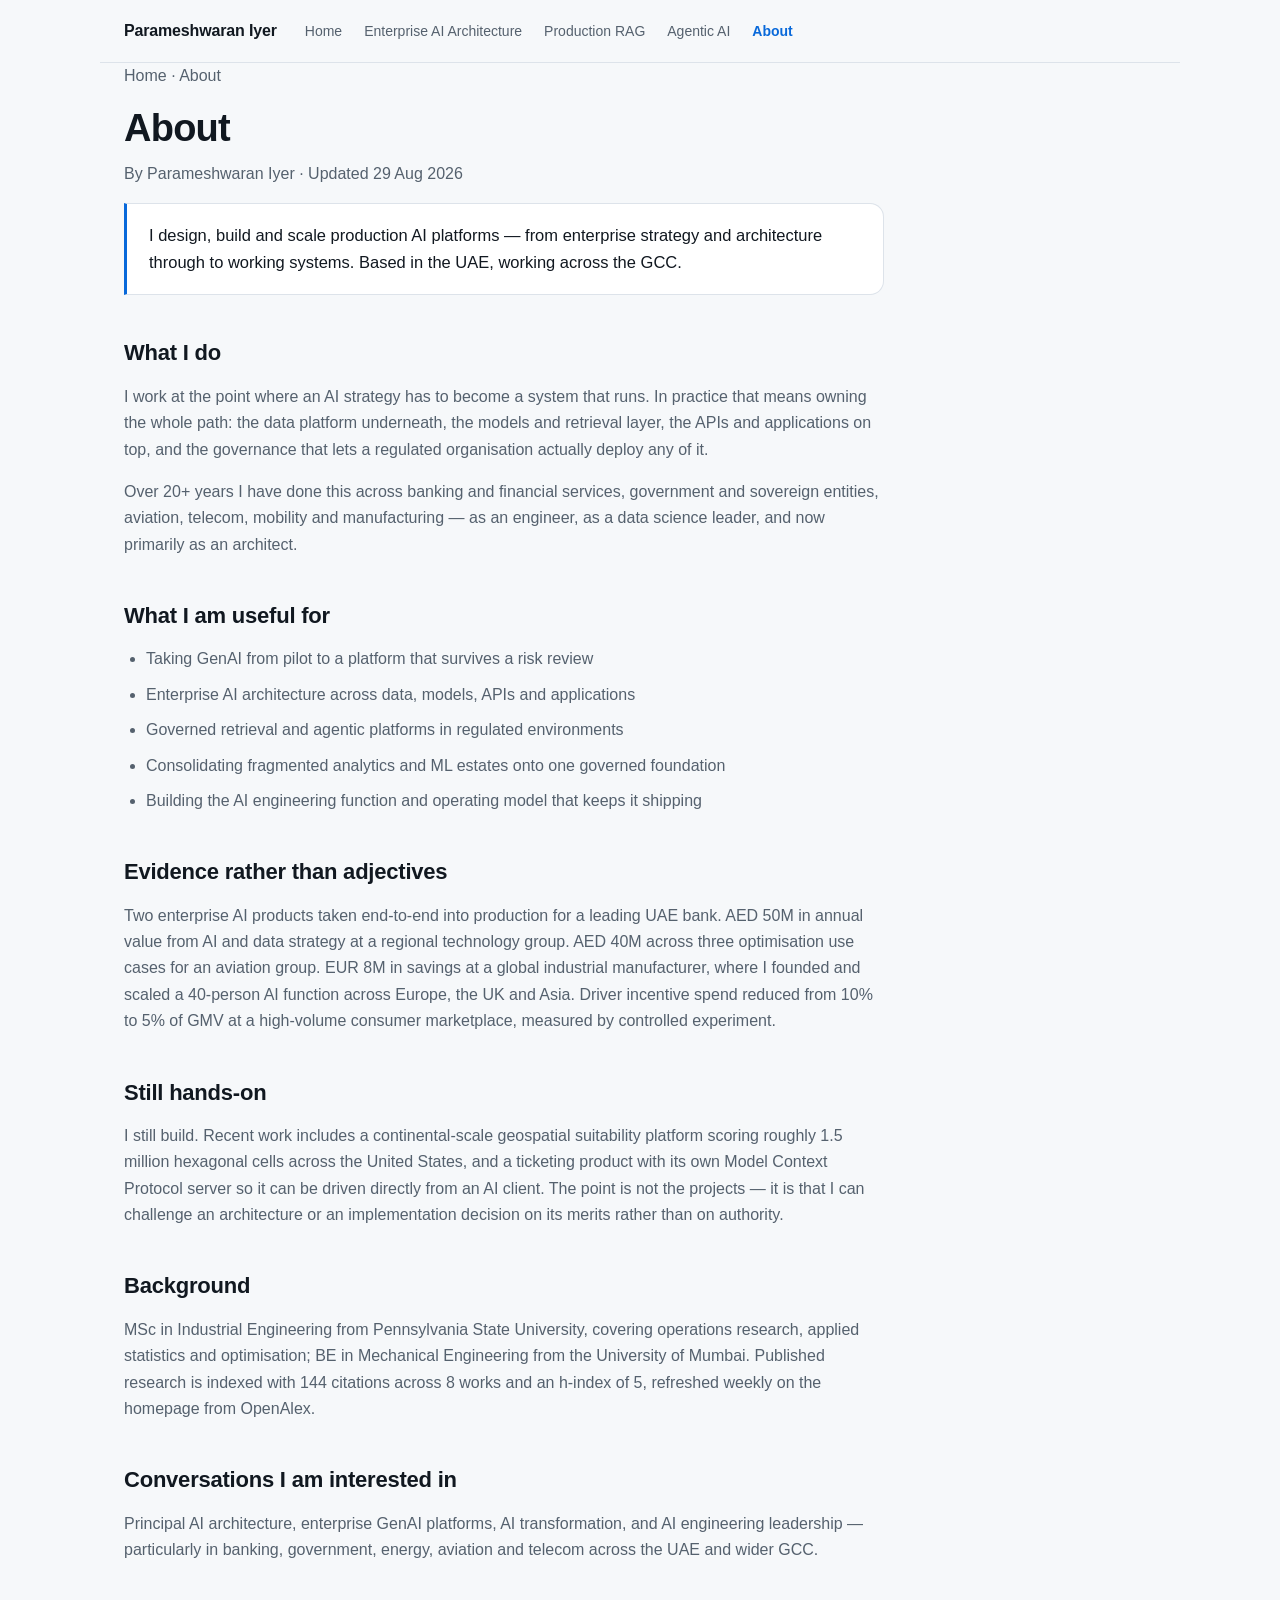
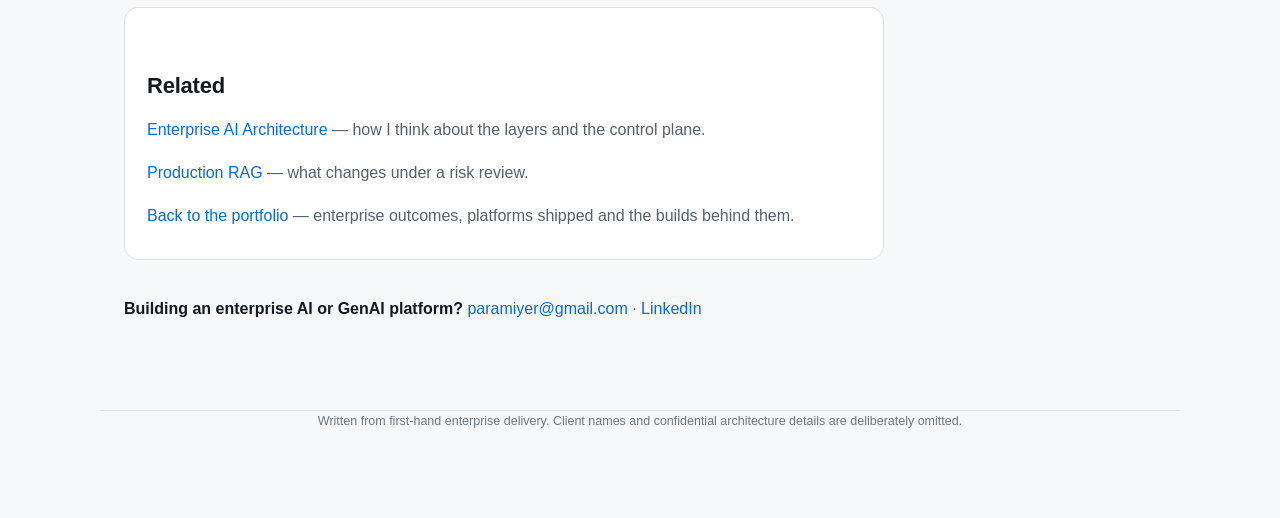
==== about/index.html @ 87171bda "Phase 3: multi-page expertise architecture with retrieval-first content Builds the page generator de" ====
<!DOCTYPE html>
<html lang="en">
<head>
<meta charset="UTF-8">
<title>About Parameshwaran Iyer | Principal AI Architect</title>
<meta name="viewport" content="width=device-width, initial-scale=1">
<meta name="description" content="Parameshwaran Iyer is a Principal AI Architect and Enterprise AI Leader based in the UAE, working across banking, government, aviation, telecom and industrial enterprises in the GCC.">
<link rel="canonical" href="https://paramiyer.github.io/resume-site/about/">
<meta name="theme-color" content="#0d1117" media="(prefers-color-scheme: dark)">
<meta name="theme-color" content="#f6f8fa" media="(prefers-color-scheme: light)">
<link rel="icon" href="../favicon.svg" type="image/svg+xml">
<link rel="apple-touch-icon" href="../apple-touch-icon.png">
<link rel="stylesheet" href="../styles.css">

<meta property="og:type" content="article">
<meta property="og:site_name" content="Parameshwaran Iyer">
<meta property="og:locale" content="en_GB">
<meta property="og:url" content="https://paramiyer.github.io/resume-site/about/">
<meta property="og:title" content="About Parameshwaran Iyer">
<meta property="og:description" content="Parameshwaran Iyer is a Principal AI Architect and Enterprise AI Leader based in the UAE, working across banking, government, aviation, telecom and industrial enterprises in the GCC.">
<meta property="og:image" content="https://paramiyer.github.io/resume-site/og-image.png">
<meta name="twitter:card" content="summary_large_image">
<meta name="twitter:title" content="About Parameshwaran Iyer">
<meta name="twitter:description" content="Parameshwaran Iyer is a Principal AI Architect and Enterprise AI Leader based in the UAE, working across banking, government, aviation, telecom and industrial enterprises in the GCC.">
<meta name="twitter:image" content="https://paramiyer.github.io/resume-site/og-image.png">

<script type="application/ld+json">
{
  "@context": "https://schema.org",
  "@graph": [
    {
      "@type": "AboutPage",
      "@id": "https://paramiyer.github.io/resume-site/about/#article",
      "headline": "About Parameshwaran Iyer",
      "description": "Parameshwaran Iyer is a Principal AI Architect and Enterprise AI Leader based in the UAE, working across banking, government, aviation, telecom and industrial enterprises in the GCC.",
      "url": "https://paramiyer.github.io/resume-site/about/",
      "inLanguage": "en",
      "datePublished": "2026-08-29",
      "dateModified": "29 Aug 2026",
      "author": {
        "@id": "https://paramiyer.github.io/resume-site/#person"
      },
      "publisher": {
        "@id": "https://paramiyer.github.io/resume-site/#person"
      },
      "mainEntityOfPage": "https://paramiyer.github.io/resume-site/about/",
      "about": [
        "Enterprise AI Architecture",
        "AI Platforms",
        "AI Transformation"
      ]
    },
    {
      "@type": "BreadcrumbList",
      "@id": "https://paramiyer.github.io/resume-site/about/#breadcrumbs",
      "itemListElement": [
        {
          "@type": "ListItem",
          "position": 1,
          "name": "Home",
          "item": "https://paramiyer.github.io/resume-site/"
        },
        {
          "@type": "ListItem",
          "position": 2,
          "name": "About",
          "item": "https://paramiyer.github.io/resume-site/about/"
        }
      ]
    }
  ]
}
</script>
</head>
<body>
<a class="skip" href="#main">Skip to content</a>
<nav class="nav" aria-label="Primary">
  <a class="nav-brand" href="../">Parameshwaran Iyer</a>
  <div class="nav-links">
    <a href="../">Home</a>
    <a href="../enterprise-ai-architecture/">Enterprise AI Architecture</a>
    <a href="../enterprise-rag/">Production RAG</a>
    <a href="../agentic-ai/">Agentic AI</a>
    <a href="../about/" aria-current="page">About</a>
  </div>
</nav>
<div class="wrap">
<main id="main">
<article class="article">
  <p class="crumbs"><a href="../">Home</a> · About</p>
  <h1>About</h1>
  <p class="byline">By Parameshwaran Iyer · Updated 29 Aug 2026</p>

  <div class="answer">
    <p>I design, build and scale production AI platforms — from enterprise strategy and
    architecture through to working systems. Based in the UAE, working across the GCC.</p>
  </div>

  <h2>What I do</h2>
  <p>I work at the point where an AI strategy has to become a system that runs. In
  practice that means owning the whole path: the data platform underneath, the models and
  retrieval layer, the APIs and applications on top, and the governance that lets a
  regulated organisation actually deploy any of it.</p>
  <p>Over 20+ years I have done this across banking and financial services, government and
  sovereign entities, aviation, telecom, mobility and manufacturing — as an engineer, as a
  data science leader, and now primarily as an architect.</p>

  <h2>What I am useful for</h2>
  <ul>
    <li>Taking GenAI from pilot to a platform that survives a risk review</li>
    <li>Enterprise AI architecture across data, models, APIs and applications</li>
    <li>Governed retrieval and agentic platforms in regulated environments</li>
    <li>Consolidating fragmented analytics and ML estates onto one governed foundation</li>
    <li>Building the AI engineering function and operating model that keeps it shipping</li>
  </ul>

  <h2>Evidence rather than adjectives</h2>
  <p>Two enterprise AI products taken end-to-end into production for a leading UAE bank.
  AED 50M in annual value from AI and data strategy at a regional technology group. AED
  40M across three optimisation use cases for an aviation group. EUR 8M in savings at a
  global industrial manufacturer, where I founded and scaled a 40-person AI function
  across Europe, the UK and Asia. Driver incentive spend reduced from 10% to 5% of GMV at
  a high-volume consumer marketplace, measured by controlled experiment.</p>

  <h2>Still hands-on</h2>
  <p>I still build. Recent work includes a continental-scale geospatial suitability
  platform scoring roughly 1.5 million hexagonal cells across the United States, and a
  ticketing product with its own Model Context Protocol server so it can be driven
  directly from an AI client. The point is not the projects — it is that I can challenge
  an architecture or an implementation decision on its merits rather than on authority.</p>

  <h2>Background</h2>
  <p>MSc in Industrial Engineering from Pennsylvania State University, covering operations
  research, applied statistics and optimisation; BE in Mechanical Engineering from the
  University of Mumbai. Published research is indexed with 144 citations across 8 works
  and an h-index of 5, refreshed weekly on the homepage from OpenAlex.</p>

  <h2>Conversations I am interested in</h2>
  <p>Principal AI architecture, enterprise GenAI platforms, AI transformation, and AI
  engineering leadership — particularly in banking, government, energy, aviation and
  telecom across the UAE and wider GCC.</p>

  <div class="related">
    <h2>Related</h2>
    <ul>
      <li><a href="../enterprise-ai-architecture/">Enterprise AI Architecture</a> — how I think about the layers and the control plane.</li>
      <li><a href="../enterprise-rag/">Production RAG</a> — what changes under a risk review.</li>
      <li><a href="../">Back to the portfolio</a> — enterprise outcomes, platforms shipped and the builds behind them.</li>
    </ul>
  </div>
  <p style="margin-top:36px"><strong>Building an enterprise AI or GenAI platform?</strong>
  <a href="mailto:paramiyer@gmail.com">paramiyer@gmail.com</a> ·
  <a href="https://www.linkedin.com/in/parameshwaran-iyer-790b2131/" target="_blank" rel="noopener">LinkedIn</a></p>
</article>
</main>
</div>
<footer class="wrap">
  <p>Written from first-hand enterprise delivery. Client names and confidential
  architecture details are deliberately omitted.</p>
</footer>
</body>
</html>
---- styles.css ----
:root{
  --bg:#0d1117; --panel:#161b22; --panel-2:#1c2129; --line:#272e38;
  --text:#e6edf3; --muted:#9aa7b4; --dim:#7d8998;
  --accent:#58a6ff; --accent-soft:rgba(88,166,255,.12);
  --good:#3fb950;
  --radius:14px;
  --maxw:1080px;
}
@media (prefers-color-scheme: light){
  :root{
    --bg:#f6f8fa; --panel:#ffffff; --panel-2:#f2f5f8; --line:#dde3ea;
    --text:#111820; --muted:#55616e; --dim:#6b7681;
    --accent:#0969da; --accent-soft:rgba(9,105,218,.09);
    --good:#1a7f37;
  }
}
*{box-sizing:border-box}
html{-webkit-text-size-adjust:100%}
body{
  margin:0; background:var(--bg); color:var(--text);
  font-family:-apple-system,BlinkMacSystemFont,"Segoe UI",Inter,Roboto,Helvetica,Arial,sans-serif;
  line-height:1.65; font-size:16px;
  -webkit-font-smoothing:antialiased;
}
.wrap{max-width:var(--maxw); margin:0 auto; padding:0 24px 72px}
.skip{
  position:absolute; left:-9999px; top:0; background:var(--panel); color:var(--text);
  padding:10px 16px; border:1px solid var(--line); border-radius:0 0 8px 0; z-index:10;
}
.skip:focus{left:0}
a{color:var(--accent); text-decoration:none}
a:hover{text-decoration:underline}
a:focus-visible,.chip:focus-visible{outline:2px solid var(--accent); outline-offset:3px; border-radius:4px}

/* ── header ─────────────────────────────────────────── */
header{padding:64px 0 40px; text-align:center}
.avatar{
  width:132px; height:132px; border-radius:50%; object-fit:cover;
  border:3px solid var(--line); margin-bottom:20px;
}
h1{margin:0 0 6px; font-size:clamp(30px,5vw,44px); letter-spacing:-.02em; font-weight:700}
.tagline{margin:0 0 18px; color:var(--muted); font-size:clamp(15px,2.2vw,19px); font-weight:500}
.badge{
  display:inline-flex; align-items:center; gap:8px; flex-wrap:wrap; justify-content:center;
  background:var(--accent-soft); border:1px solid var(--line);
  color:var(--muted); border-radius:999px;
  padding:7px 16px; font-size:12.5px; letter-spacing:.01em;
}
.badge strong{color:var(--text); font-weight:650}
.badge .pulse{
  width:7px; height:7px; border-radius:50%; background:var(--good);
  box-shadow:0 0 0 0 rgba(63,185,80,.5); animation:pulse 2.6s infinite;
}
@keyframes pulse{
  0%{box-shadow:0 0 0 0 rgba(63,185,80,.5)}
  70%{box-shadow:0 0 0 7px rgba(63,185,80,0)}
  100%{box-shadow:0 0 0 0 rgba(63,185,80,0)}
}
.hero-line{
  max-width:640px; margin:0 auto 20px; color:var(--muted);
  font-size:clamp(14.5px,1.9vw,16.5px); line-height:1.6;
}
.refreshed{color:var(--dim)}

/* ── sections ───────────────────────────────────────── */
section{margin-top:52px}
h2{
  font-size:13px; text-transform:uppercase; letter-spacing:.13em;
  color:var(--muted); font-weight:700; margin:0 0 20px;
  padding-bottom:10px; border-bottom:1px solid var(--line);
}
h3{margin:0 0 6px; font-size:16px; font-weight:650; letter-spacing:-.01em}
p{margin:0 0 14px}
.lead{font-size:17.5px; color:var(--text)}

/* ── metric tiles ───────────────────────────────────── */
.metrics{display:grid; grid-template-columns:repeat(4,1fr); gap:14px}
.metric{
  background:var(--panel); border:1px solid var(--line); border-radius:var(--radius);
  padding:20px 18px; text-align:left;
}
.metric-v{
  font-size:clamp(24px,3.4vw,33px); font-weight:700; letter-spacing:-.03em;
  font-variant-numeric:tabular-nums; line-height:1.15; color:var(--text);
}
.metric-l{font-size:13.5px; color:var(--muted); margin-top:6px; line-height:1.4}
.metric-src{
  margin-top:12px; font-size:10.5px; letter-spacing:.07em; text-transform:uppercase;
  color:var(--dim); display:inline-flex; align-items:center; gap:5px;
}
.metric-src::before{content:""; width:6px; height:6px; border-radius:50%; background:var(--dim)}
.metric-src--live::before{background:var(--good)}
.metric-src--product::before{background:var(--accent)}

/* ── capability matrix ──────────────────────────────── */
.caps{display:grid; grid-template-columns:repeat(2,1fr); gap:14px}
.cap{background:var(--panel); border:1px solid var(--line); border-radius:var(--radius); padding:20px}
.cap-name{color:var(--text)}
.cap-proves{color:var(--muted); font-size:14px; margin:0 0 14px}
.chips{display:flex; flex-wrap:wrap; gap:8px}
.chip{
  display:inline-flex; align-items:center; gap:7px;
  background:var(--panel-2); border:1px solid var(--line); border-radius:999px;
  padding:5px 12px; font-size:12.5px; color:var(--text);
}
a.chip:hover{border-color:var(--accent); text-decoration:none}
.chip--private{color:var(--muted); border-style:dashed}
.dot{width:9px; height:9px; border-radius:50%; display:inline-block; flex:none}
.tag-private{
  font-size:10.5px; letter-spacing:.06em; text-transform:uppercase;
  color:var(--dim); border:1px dashed var(--line); border-radius:999px; padding:1px 7px;
}

/* ── project cards ──────────────────────────────────── */
.cards{display:grid; grid-template-columns:repeat(2,1fr); gap:14px}
.card{
  background:var(--panel); border:1px solid var(--line); border-radius:var(--radius);
  padding:20px; position:relative;
}
.card--flagship{border-color:color-mix(in srgb,var(--accent) 40%,var(--line))}
.card-t a{color:var(--text)}
.card-t a:hover{color:var(--accent)}
.card-d{color:var(--muted); font-size:14px; margin:6px 0 14px}
.card-m{display:flex; align-items:center; gap:8px; flex-wrap:wrap; font-size:12.5px; color:var(--dim)}
.sep{opacity:.5}

/* ── language bar ───────────────────────────────────── */
.langbar{display:flex; height:12px; border-radius:999px; overflow:hidden; border:1px solid var(--line)}
.seg{display:block; height:100%}
.langkey{
  list-style:none; padding:0; margin:16px 0 0;
  display:flex; flex-wrap:wrap; gap:8px 22px; font-size:13px; color:var(--muted);
}
.langkey li{display:flex; align-items:center; gap:7px}
.pct{color:var(--dim); font-variant-numeric:tabular-nums}

/* ── lists ──────────────────────────────────────────── */
.stack{list-style:none; padding:0; margin:0; display:grid; gap:12px}
.stack li{
  background:var(--panel); border:1px solid var(--line); border-radius:var(--radius);
  padding:16px 18px; font-size:15px;
}
.stack .who{color:var(--text); font-weight:650}
.stack .what{color:var(--muted)}
.impact{list-style:none; padding:0; margin:0; display:grid; grid-template-columns:repeat(2,1fr); gap:12px}
.impact li{
  background:var(--panel); border:1px solid var(--line); border-radius:var(--radius);
  padding:16px 18px; font-size:14.5px; color:var(--muted);
}
.impact b{
  display:block; color:var(--text); font-size:20px; font-weight:700;
  letter-spacing:-.02em; font-variant-numeric:tabular-nums; margin-bottom:3px;
}
.tags{display:flex; flex-wrap:wrap; gap:8px; padding:0; margin:0; list-style:none}
.tags li{
  background:var(--panel); border:1px solid var(--line); border-radius:999px;
  padding:7px 14px; font-size:13.5px; color:var(--muted);
}
.plain{padding-left:20px; margin:0; color:var(--muted)}
.plain li{margin-bottom:8px}
.plain strong{color:var(--text)}

/* ── research ───────────────────────────────────────── */
.figure{
  background:var(--panel); border:1px solid var(--line); border-radius:var(--radius);
  padding:22px; text-align:center; margin-top:18px;
}
.figure img{max-width:min(520px,100%); height:auto; border-radius:8px}
.figure figcaption{color:var(--dim); font-size:12.5px; margin-top:12px}

/* ── weekly activity ───────────────────────────────── */
.activity{
  background:var(--panel); border:1px solid var(--line); border-radius:var(--radius);
  padding:20px 22px;
}
.act-line{
  display:flex; flex-wrap:wrap; align-items:baseline; gap:10px;
  margin:0 0 8px; font-size:15px; color:var(--muted);
}
.act-line b{
  color:var(--text); font-size:24px; font-weight:700;
  letter-spacing:-.02em; font-variant-numeric:tabular-nums; margin-right:4px;
}
.act-note{margin:0; font-size:12.5px; color:var(--dim); line-height:1.55}

/* ── citation chart ─────────────────────────────────── */
.citebox{
  background:var(--panel); border:1px solid var(--line); border-radius:var(--radius);
  padding:22px; margin-top:18px;
}
.citestats{
  display:flex; flex-wrap:wrap; gap:10px 30px; margin-bottom:18px;
  font-size:13.5px; color:var(--muted);
}
.citestats b{
  color:var(--text); font-size:22px; font-weight:700; letter-spacing:-.02em;
  font-variant-numeric:tabular-nums; margin-right:6px;
}
.chart{width:100%; height:auto; display:block; overflow:visible}
.cbar{fill:var(--accent); opacity:.85; transition:opacity .15s}
.cbar:hover{opacity:1}
.cgrid{stroke:var(--line); stroke-width:1}
.cax{fill:var(--dim); font-size:10.5px; font-family:inherit}
.citenote{color:var(--dim); font-size:12.5px; margin:16px 0 0; line-height:1.55}

/* ── footer ─────────────────────────────────────────── */
footer{
  margin-top:64px; padding-top:24px; border-top:1px solid var(--line);
  text-align:center; color:var(--dim); font-size:12.5px;
}

/* ── responsive ─────────────────────────────────────── */
@media (max-width:820px){
  .metrics{grid-template-columns:repeat(2,1fr)}
  .caps,.cards,.impact{grid-template-columns:1fr}
}
@media (max-width:460px){
  .metrics{grid-template-columns:1fr}
  header{padding:44px 0 28px}
}

/* ── motion / print ─────────────────────────────────── */
@media (prefers-reduced-motion:reduce){
  *,*::before,*::after{animation:none!important; transition:none!important}
}
@media print{
  :root{--bg:#fff;--panel:#fff;--panel-2:#fff;--line:#ccc;--text:#000;--muted:#333;--dim:#555;--accent:#000}
  body{font-size:11pt}
  .badge .pulse,.avatar{display:none}
  .metric,.cap,.card,.stack li,.impact li,.figure{break-inside:avoid}
  a[href^="http"]::after{content:" (" attr(href) ")"; font-size:8pt; color:#555}
  section{margin-top:22px}
}

/* ── primary navigation (multi-page) ────────────────── */
.nav{
  display:flex; flex-wrap:wrap; align-items:center; gap:12px 28px;
  max-width:var(--maxw); margin:0 auto; padding:18px 24px;
  border-bottom:1px solid var(--line);
}
.nav-brand{color:var(--text); font-weight:650; letter-spacing:-.01em}
.nav-brand:hover{text-decoration:none; color:var(--accent)}
.nav-links{display:flex; flex-wrap:wrap; gap:8px 22px; font-size:14px}
.nav-links a{color:var(--muted)}
.nav-links a:hover,.nav-links a[aria-current="page"]{color:var(--accent); text-decoration:none}
.nav-links a[aria-current="page"]{font-weight:650}

/* ── long-form article pages ────────────────────────── */
.article{max-width:760px}
.article h2{margin-top:44px}
.article h3{margin:30px 0 8px; font-size:17.5px; color:var(--text)}
.article p,.article li{color:var(--muted); font-size:16px}
.article p{margin:0 0 16px}
.article ul,.article ol{padding-left:22px; margin:0 0 18px}
.article li{margin-bottom:9px}
.article strong{color:var(--text); font-weight:650}
.article .answer{
  background:var(--panel); border:1px solid var(--line); border-left:3px solid var(--accent);
  border-radius:0 var(--radius) var(--radius) 0; padding:18px 22px; margin:0 0 26px;
}
.article .answer p{margin:0; color:var(--text); font-size:16.5px}
.article table{border-collapse:collapse; width:100%; margin:0 0 22px; font-size:14.5px}
.article th,.article td{
  border:1px solid var(--line); padding:10px 13px; text-align:left; vertical-align:top; color:var(--muted);
}
.article th{color:var(--text); font-weight:650; background:var(--panel-2)}
.byline{color:var(--dim); font-size:13px; margin:0 0 30px}
.crumbs{color:var(--dim); font-size:13px; margin:0 0 10px}
.crumbs a{color:var(--muted)}
.related{
  background:var(--panel); border:1px solid var(--line); border-radius:var(--radius);
  padding:20px 22px; margin-top:44px;
}
.related h2{margin:0 0 12px; border:0; padding:0}
.related ul{list-style:none; padding:0; margin:0; display:grid; gap:8px}

/* Long-form overrides: the homepage h2 style is a small-caps section label,
   which reads as shouting inside article prose. */
.article h1{font-size:clamp(28px,3.6vw,38px); line-height:1.18; margin-bottom:10px}
.article h2{
  font-size:22px; text-transform:none; letter-spacing:-.01em;
  color:var(--text); border-bottom:0; padding-bottom:0; margin:40px 0 12px;
}
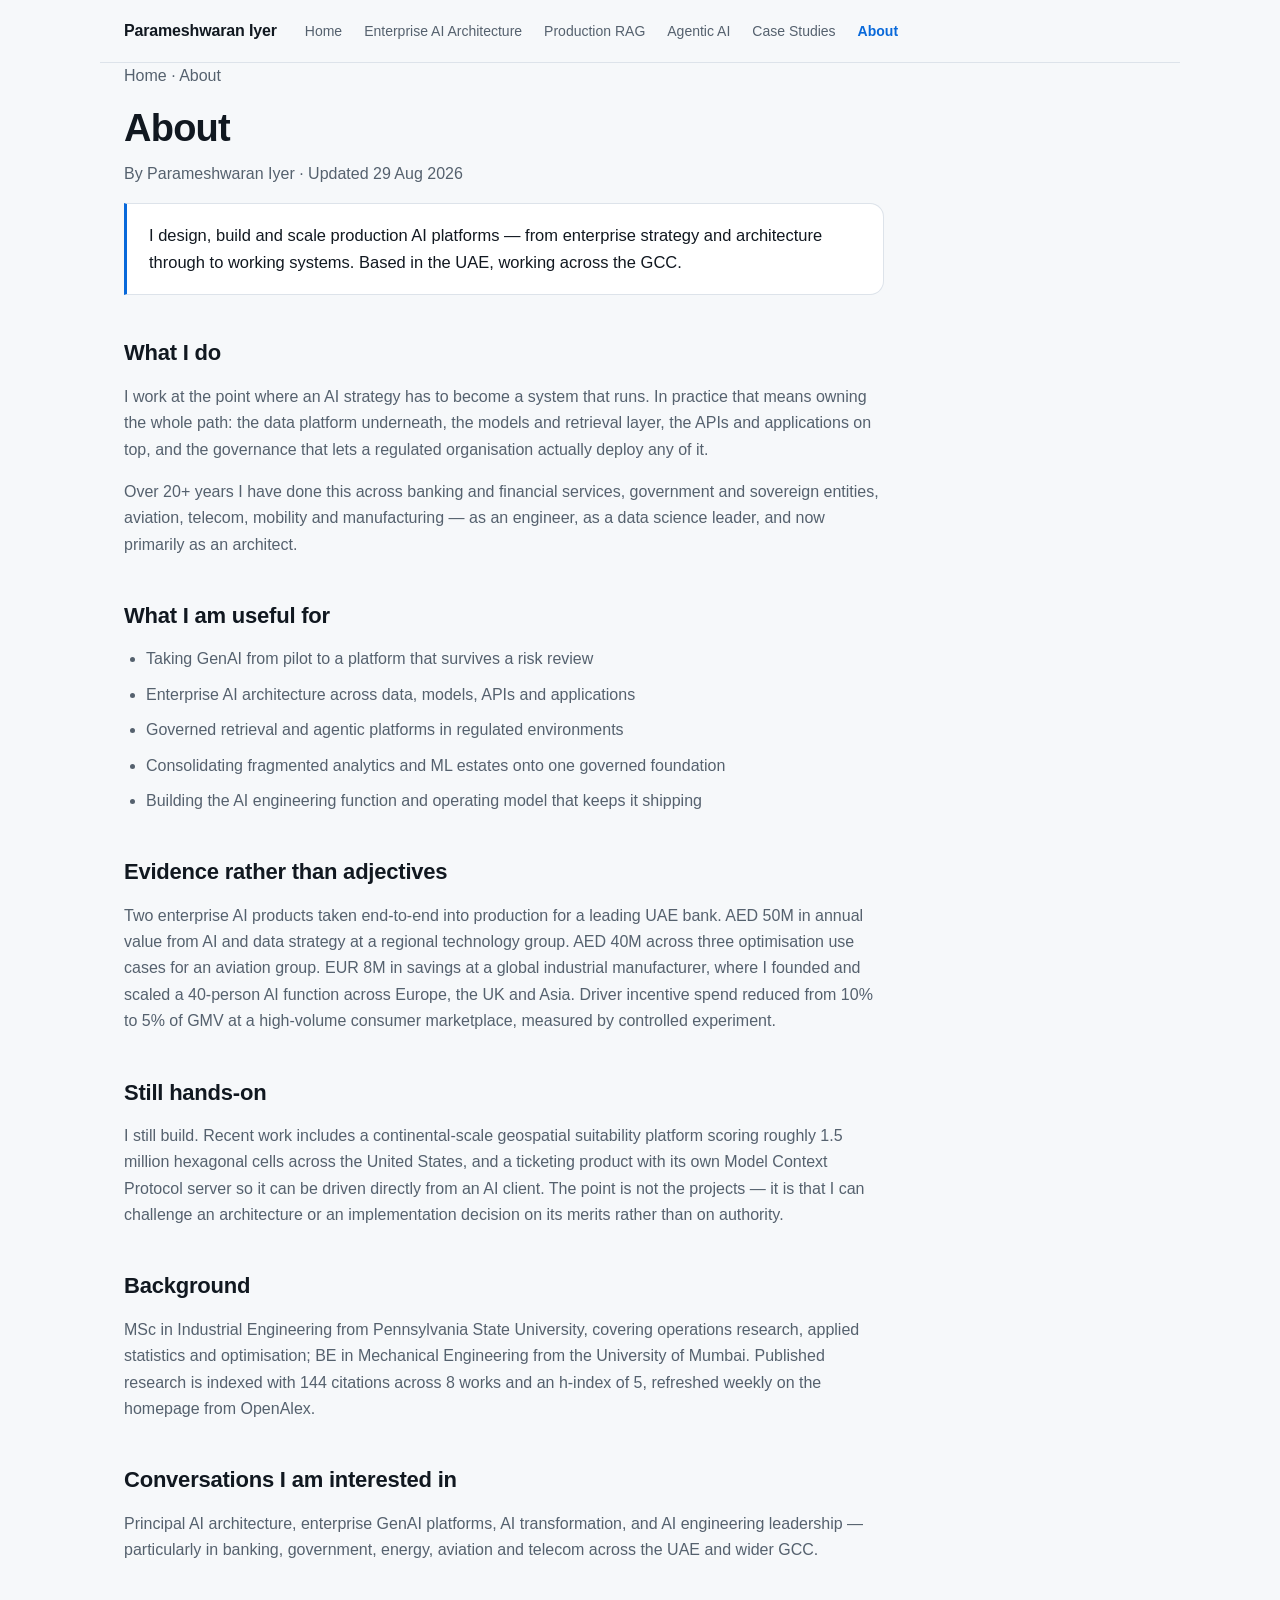
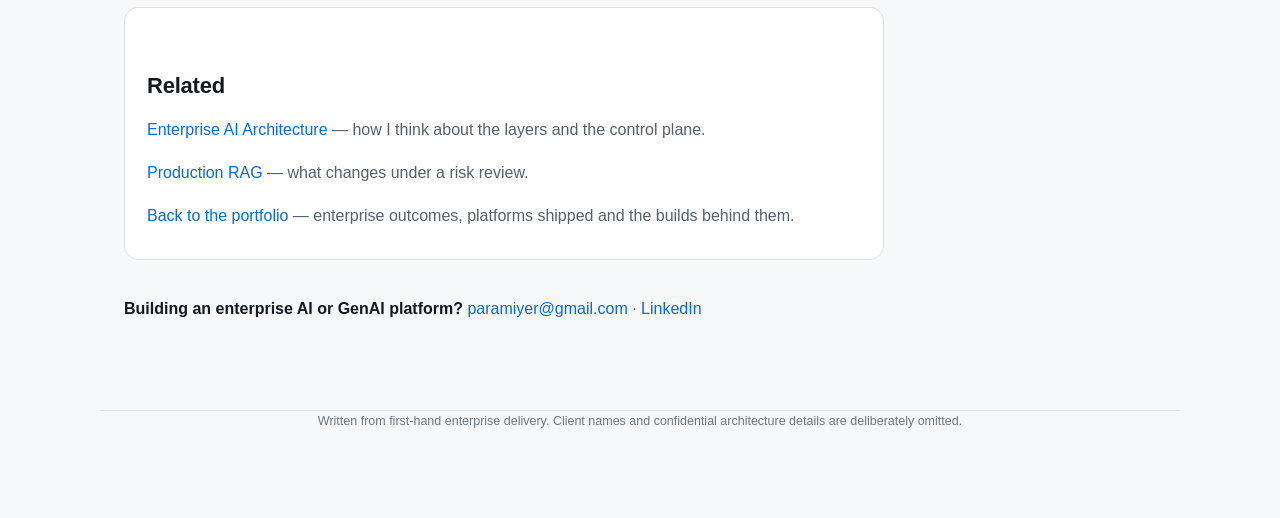
==== commit c600d5c9: "Phase 4: case studies, architecture diagram, contextual linking Adds four case studies and an index," ====
--- a/about/index.html
+++ b/about/index.html
@@ -81,6 +81,7 @@
     <a href="../enterprise-ai-architecture/">Enterprise AI Architecture</a>
     <a href="../enterprise-rag/">Production RAG</a>
     <a href="../agentic-ai/">Agentic AI</a>
+    <a href="../case-studies/">Case Studies</a>
     <a href="../about/" aria-current="page">About</a>
   </div>
 </nav>
--- a/styles.css
+++ b/styles.css
@@ -281,3 +281,15 @@
   font-size:22px; text-transform:none; letter-spacing:-.01em;
   color:var(--text); border-bottom:0; padding-bottom:0; margin:40px 0 12px;
 }
+
+/* ── architecture diagrams ──────────────────────────── */
+.diagram{
+  margin:26px 0; padding:20px 18px; background:var(--panel);
+  border:1px solid var(--line); border-radius:var(--radius); overflow-x:auto;
+}
+.diagram svg{width:100%; min-width:560px; height:auto; color:var(--muted)}
+.diagram figcaption{margin-top:14px; font-size:13px; color:var(--dim); line-height:1.55}
+.d-box rect{fill:var(--panel-2); stroke:var(--line); stroke-width:1.5}
+.d-text text{fill:var(--text); font-size:13px; font-family:inherit; text-anchor:middle}
+.d-note text{fill:var(--dim); font-size:11.5px; font-family:inherit; text-anchor:middle}
+.d-line path{stroke:var(--muted); stroke-width:1.5; fill:none}
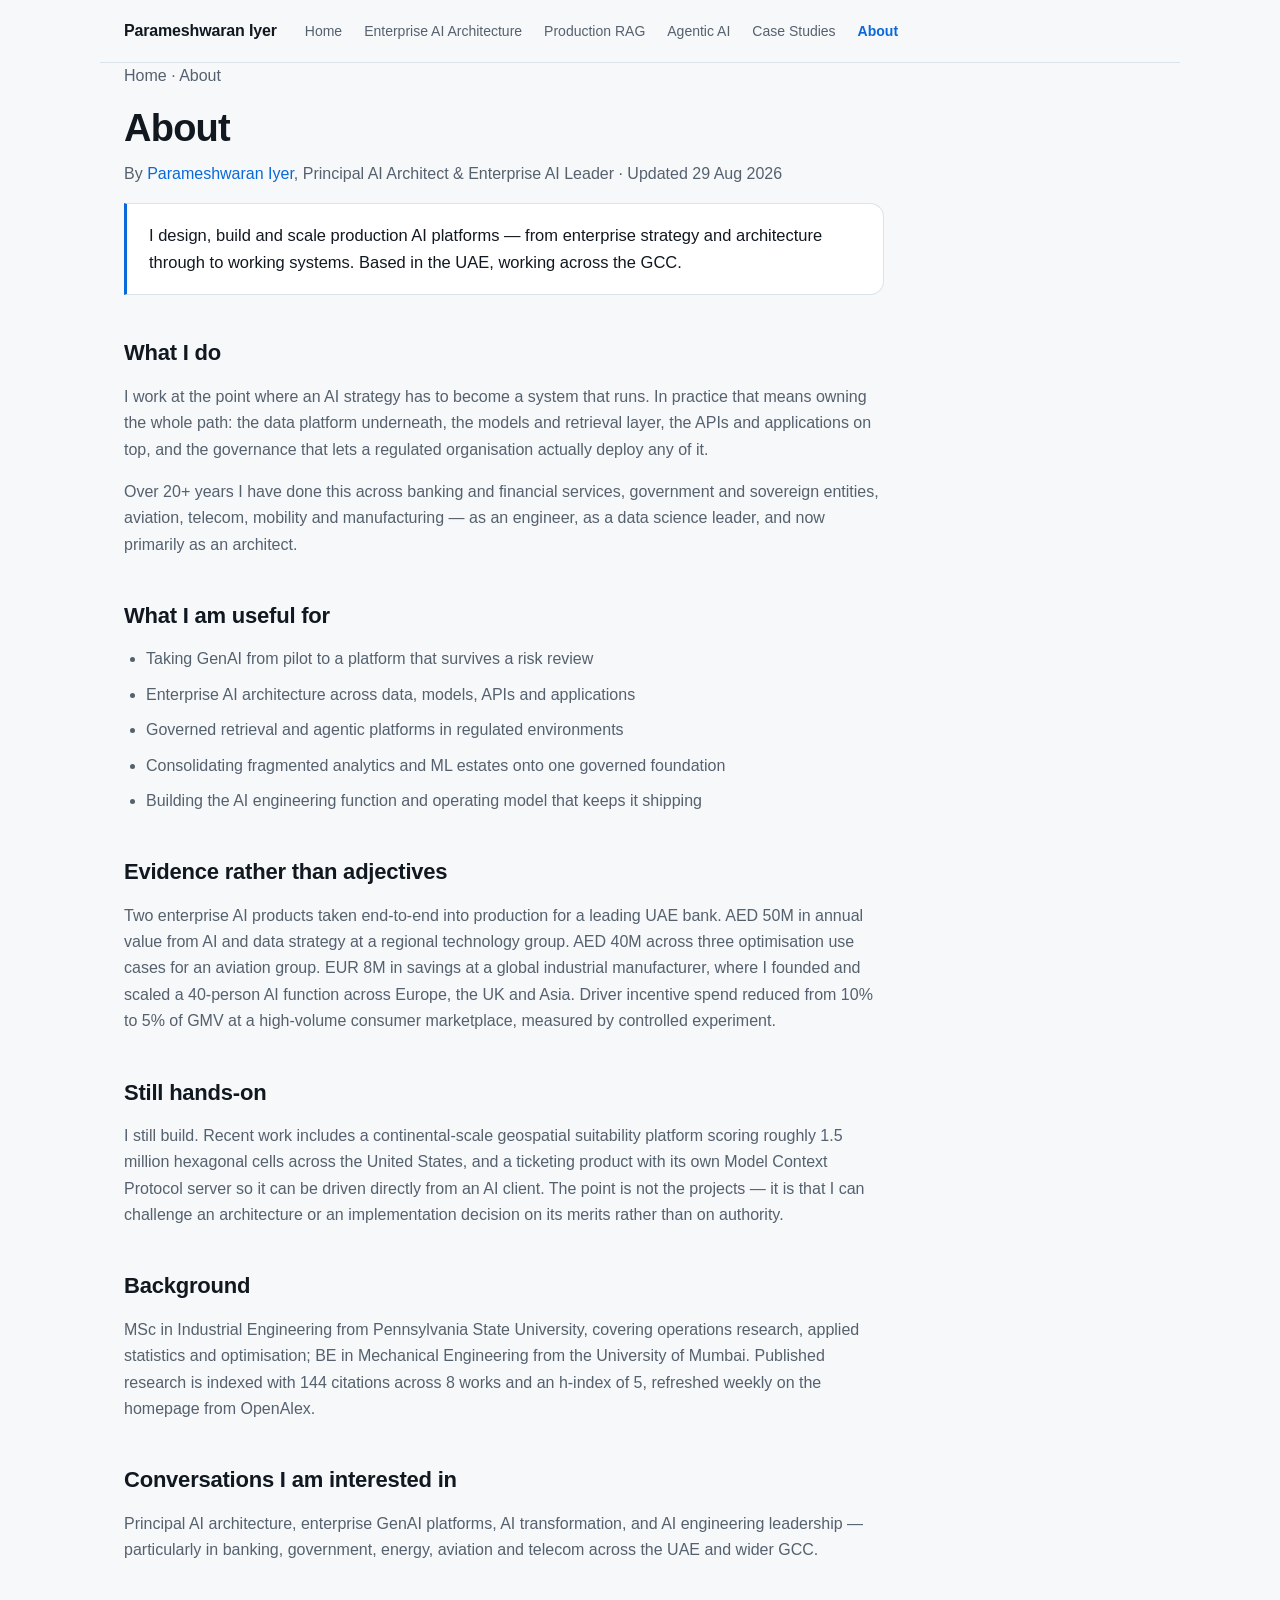
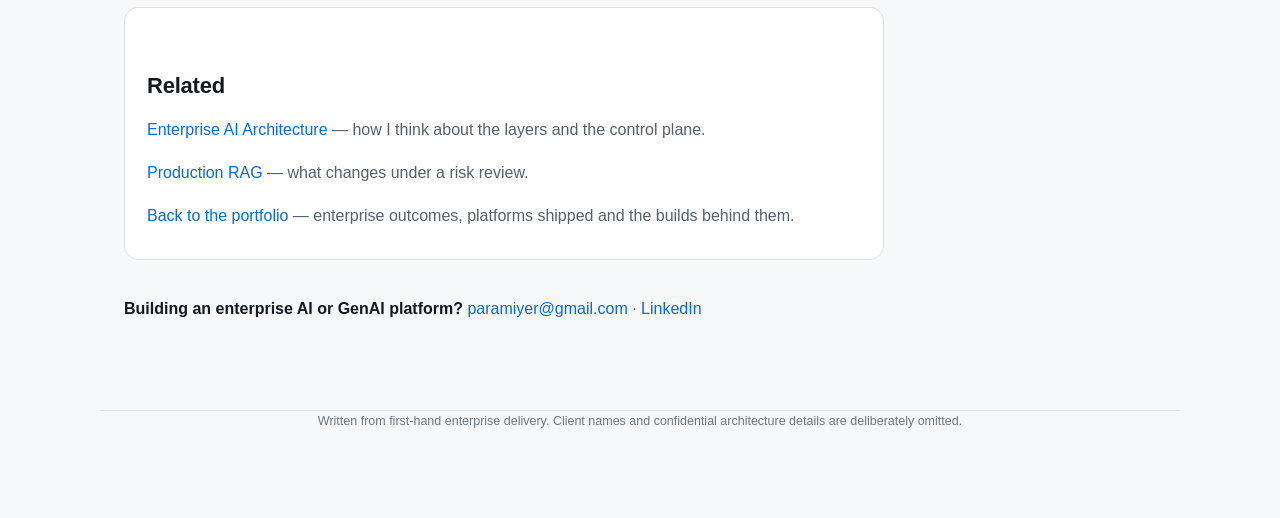
==== commit 0d740d9e: "Phase 5: LinkedIn and GitHub strategy, entity alignment Adds docs/linkedin-strategy.md and docs/enti" ====
--- a/about/index.html
+++ b/about/index.html
@@ -90,7 +90,7 @@
 <article class="article">
   <p class="crumbs"><a href="../">Home</a> · About</p>
   <h1>About</h1>
-  <p class="byline">By Parameshwaran Iyer · Updated 29 Aug 2026</p>
+  <p class="byline">By <a href="../about/">Parameshwaran Iyer</a>, Principal AI Architect &amp; Enterprise AI Leader · Updated 29 Aug 2026</p>
 
   <div class="answer">
     <p>I design, build and scale production AI platforms — from enterprise strategy and
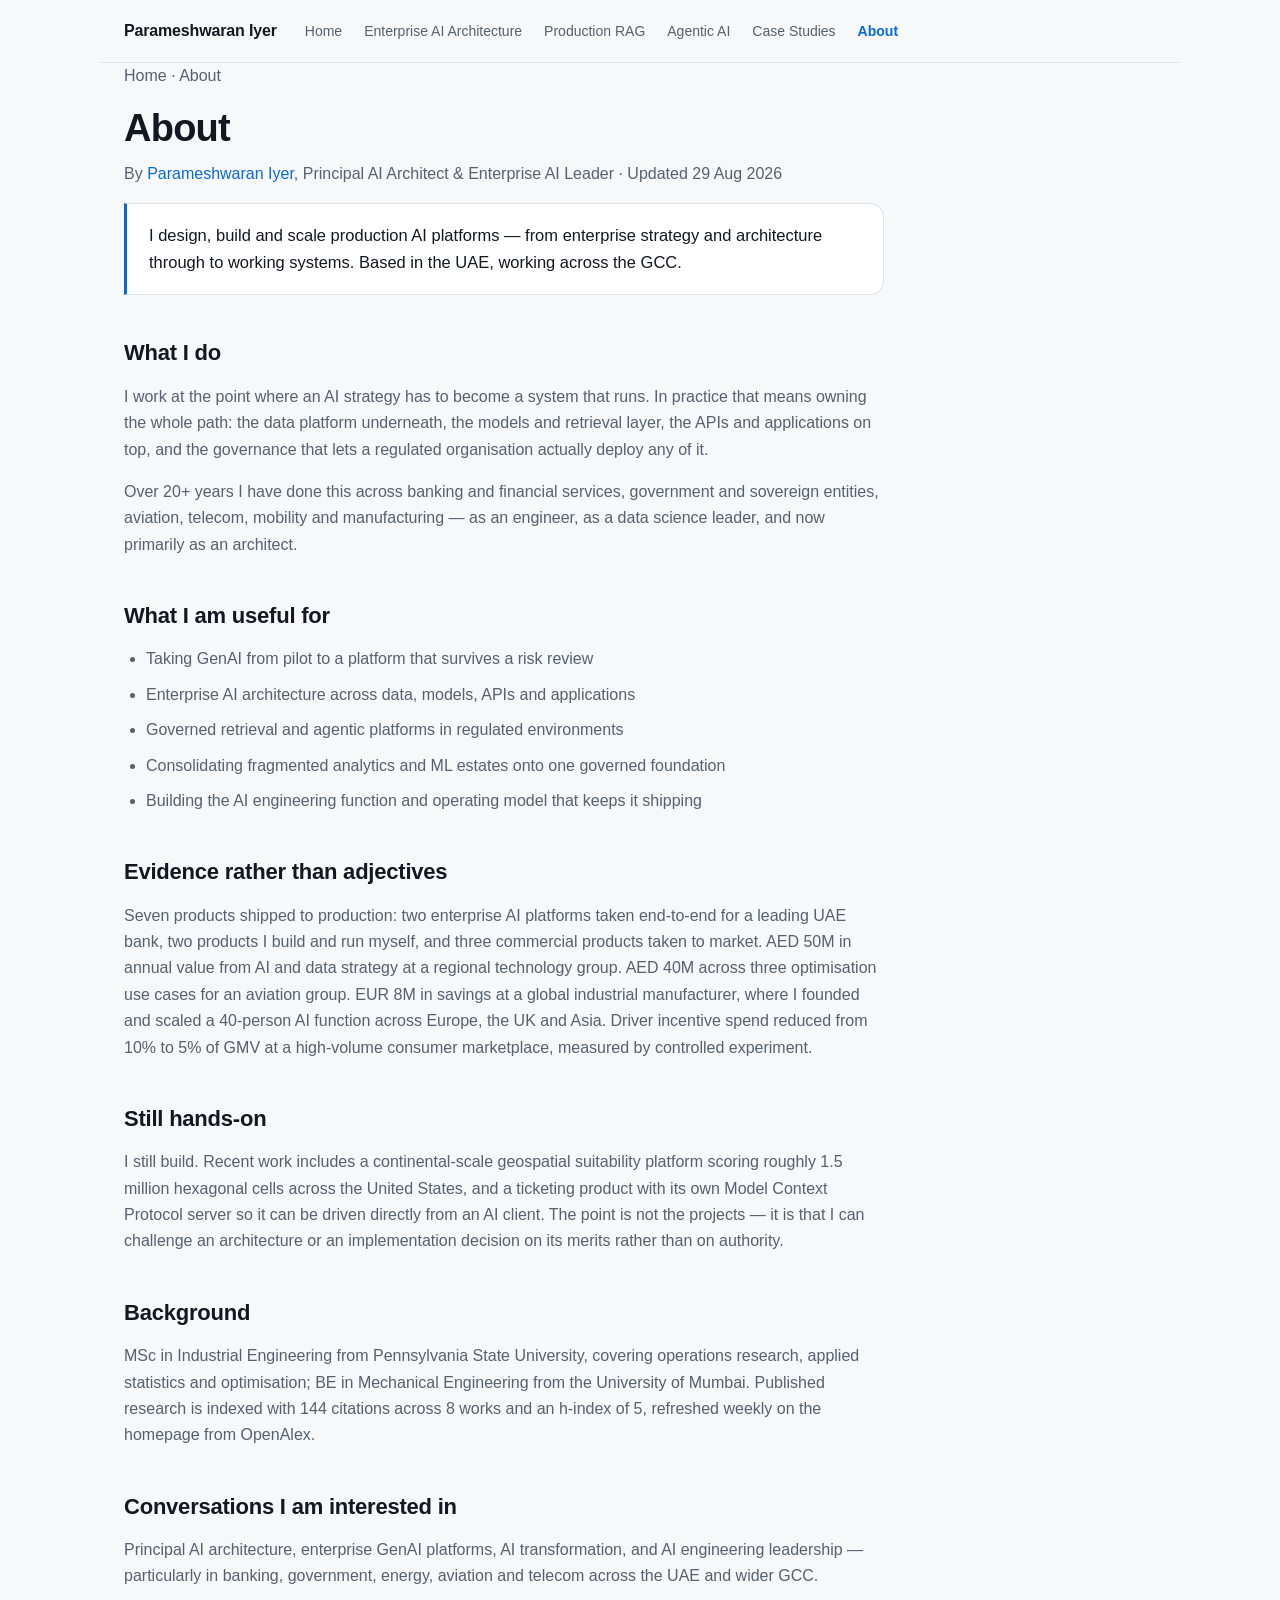
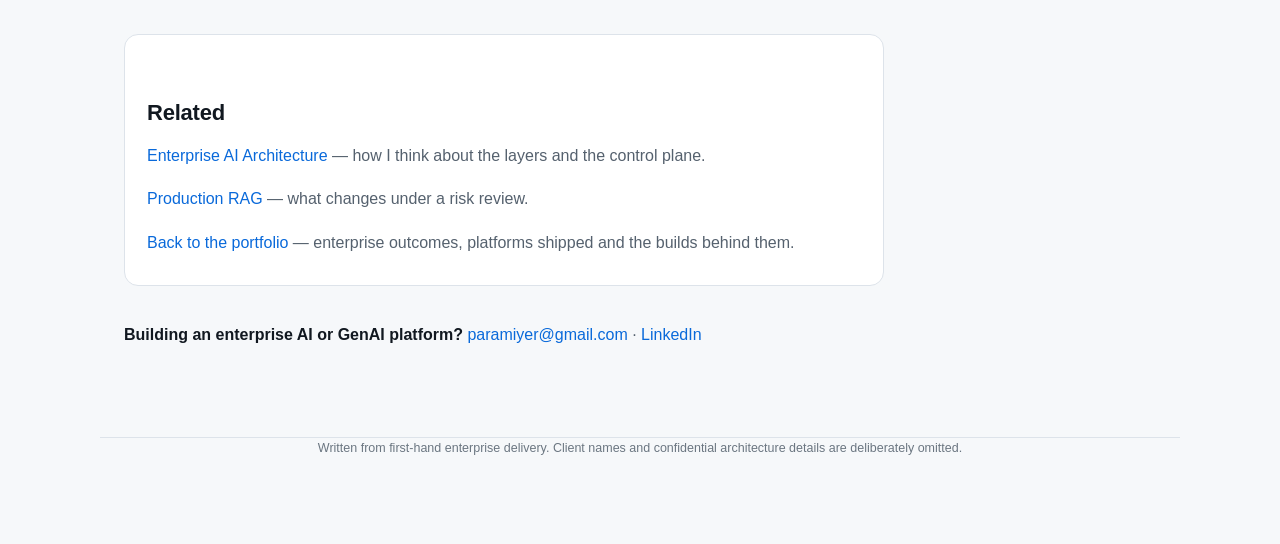
==== commit b366495a: "Reconcile the product count: lead with 7, show the breakdown by default The page asserted "two enter" ====
--- a/about/index.html
+++ b/about/index.html
@@ -116,7 +116,7 @@
   </ul>
 
   <h2>Evidence rather than adjectives</h2>
-  <p>Two enterprise AI products taken end-to-end into production for a leading UAE bank.
+  <p>Seven products shipped to production: two enterprise AI platforms taken end-to-end for a leading UAE bank, two products I build and run myself, and three commercial products taken to market.
   AED 50M in annual value from AI and data strategy at a regional technology group. AED
   40M across three optimisation use cases for an aviation group. EUR 8M in savings at a
   global industrial manufacturer, where I founded and scaled a 40-person AI function
--- a/styles.css
+++ b/styles.css
@@ -293,3 +293,18 @@
 .d-text text{fill:var(--text); font-size:13px; font-family:inherit; text-anchor:middle}
 .d-note text{fill:var(--dim); font-size:11.5px; font-family:inherit; text-anchor:middle}
 .d-line path{stroke:var(--muted); stroke-width:1.5; fill:none}
+
+/* ── grouped products ───────────────────────────────── */
+.products .pgroup{
+  display:flex; align-items:baseline; gap:10px;
+  margin:26px 0 10px; font-size:14px; color:var(--text); font-weight:650;
+}
+.products .pgroup:first-child{margin-top:0}
+.products .pcount{
+  font-size:11px; color:var(--dim); border:1px solid var(--line);
+  border-radius:999px; padding:1px 8px; font-variant-numeric:tabular-nums;
+}
+.products .pnote{
+  margin:26px 0 0; padding-top:16px; border-top:1px solid var(--line);
+  font-size:13px; color:var(--dim); line-height:1.6;
+}
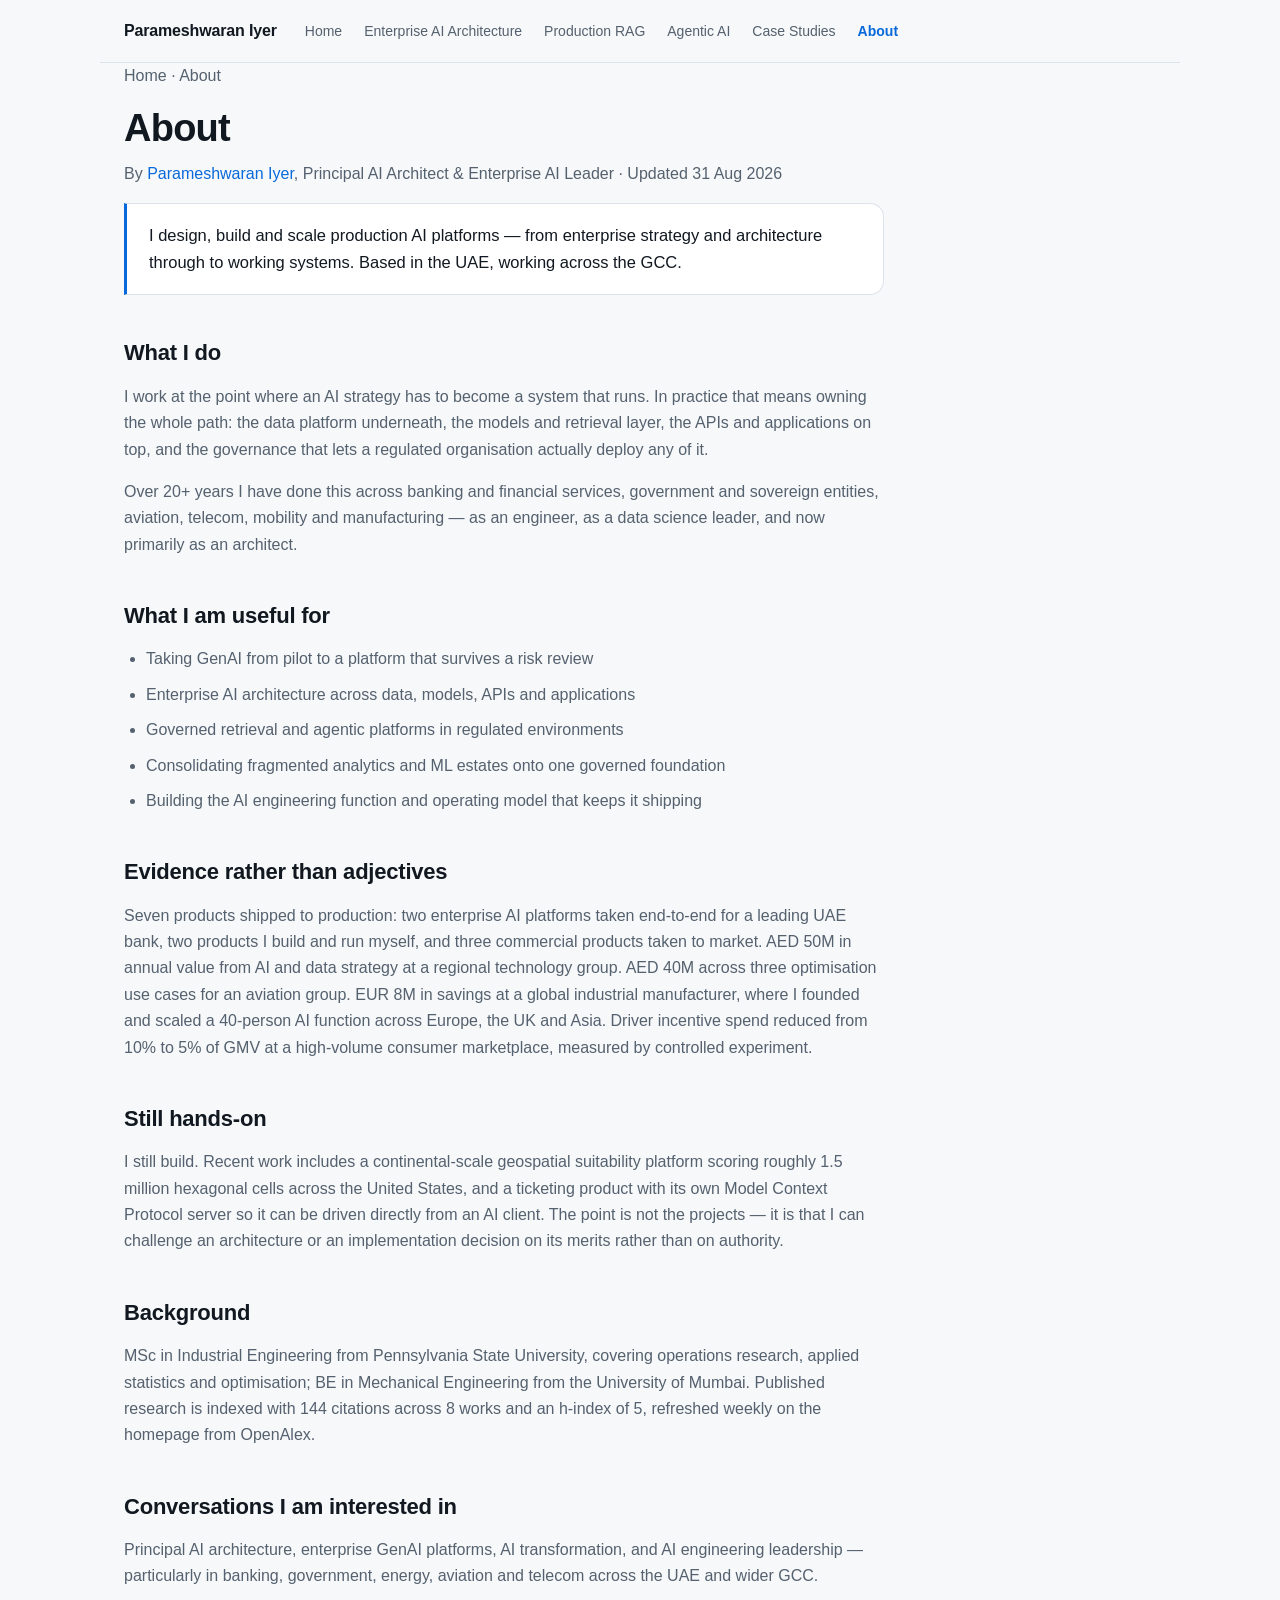
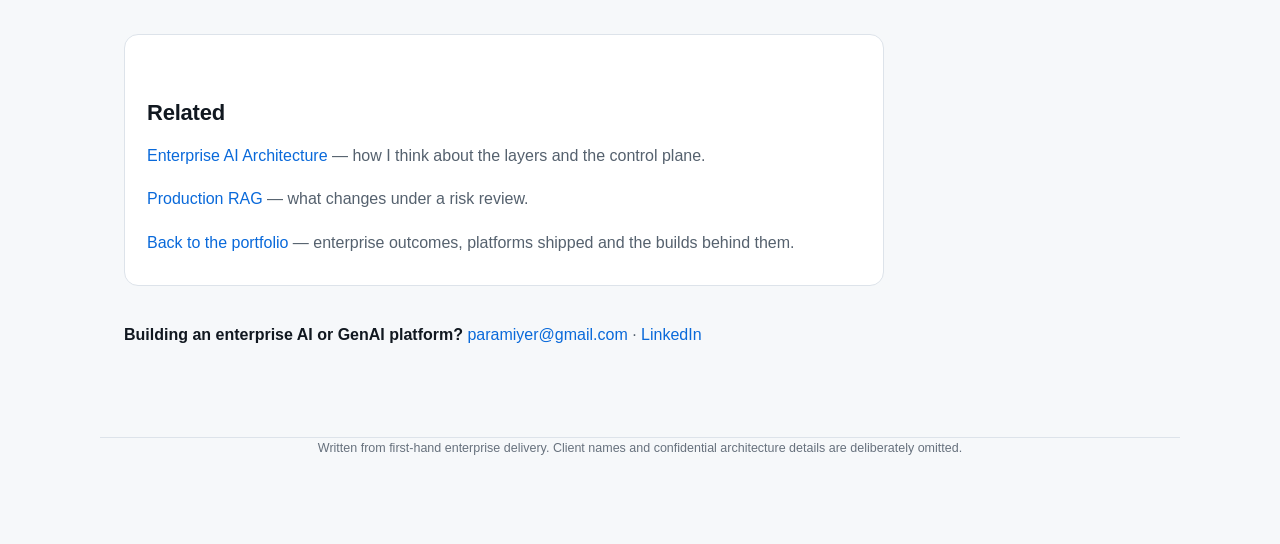
==== commit 100d8e36: "fix: back every capability with real work, not coursework The "AI Capability — Evidenced in Code" se" ====
--- a/about/index.html
+++ b/about/index.html
@@ -36,7 +36,7 @@
       "url": "https://paramiyer.github.io/resume-site/about/",
       "inLanguage": "en",
       "datePublished": "2026-08-29",
-      "dateModified": "29 Aug 2026",
+      "dateModified": "31 Aug 2026",
       "author": {
         "@id": "https://paramiyer.github.io/resume-site/#person"
       },
@@ -90,7 +90,7 @@
 <article class="article">
   <p class="crumbs"><a href="../">Home</a> · About</p>
   <h1>About</h1>
-  <p class="byline">By <a href="../about/">Parameshwaran Iyer</a>, Principal AI Architect &amp; Enterprise AI Leader · Updated 29 Aug 2026</p>
+  <p class="byline">By <a href="../about/">Parameshwaran Iyer</a>, Principal AI Architect &amp; Enterprise AI Leader · Updated 31 Aug 2026</p>
 
   <div class="answer">
     <p>I design, build and scale production AI platforms — from enterprise strategy and
--- a/styles.css
+++ b/styles.css
@@ -9,7 +9,7 @@
 @media (prefers-color-scheme: light){
   :root{
     --bg:#f6f8fa; --panel:#ffffff; --panel-2:#f2f5f8; --line:#dde3ea;
-    --text:#111820; --muted:#55616e; --dim:#6b7681;
+    --text:#111820; --muted:#55616e; --dim:#67717d;
     --accent:#0969da; --accent-soft:rgba(9,105,218,.09);
     --good:#1a7f37;
   }
@@ -33,10 +33,10 @@
 a:focus-visible,.chip:focus-visible{outline:2px solid var(--accent); outline-offset:3px; border-radius:4px}
 
 /* ── header ─────────────────────────────────────────── */
-header{padding:64px 0 40px; text-align:center}
+header{padding:40px 0 30px; text-align:center}
 .avatar{
-  width:132px; height:132px; border-radius:50%; object-fit:cover;
-  border:3px solid var(--line); margin-bottom:20px;
+  width:108px; height:108px; border-radius:50%; object-fit:cover;
+  border:3px solid var(--line); margin-bottom:14px;
 }
 h1{margin:0 0 6px; font-size:clamp(30px,5vw,44px); letter-spacing:-.02em; font-weight:700}
 .tagline{margin:0 0 18px; color:var(--muted); font-size:clamp(15px,2.2vw,19px); font-weight:500}
@@ -57,13 +57,14 @@
   100%{box-shadow:0 0 0 0 rgba(63,185,80,0)}
 }
 .hero-line{
-  max-width:640px; margin:0 auto 20px; color:var(--muted);
+  max-width:640px; margin:0 auto 16px; color:var(--muted);
   font-size:clamp(14.5px,1.9vw,16.5px); line-height:1.6;
 }
 .refreshed{color:var(--dim)}
 
 /* ── sections ───────────────────────────────────────── */
 section{margin-top:52px}
+main > section:first-child{margin-top:34px}
 h2{
   font-size:13px; text-transform:uppercase; letter-spacing:.13em;
   color:var(--muted); font-weight:700; margin:0 0 20px;
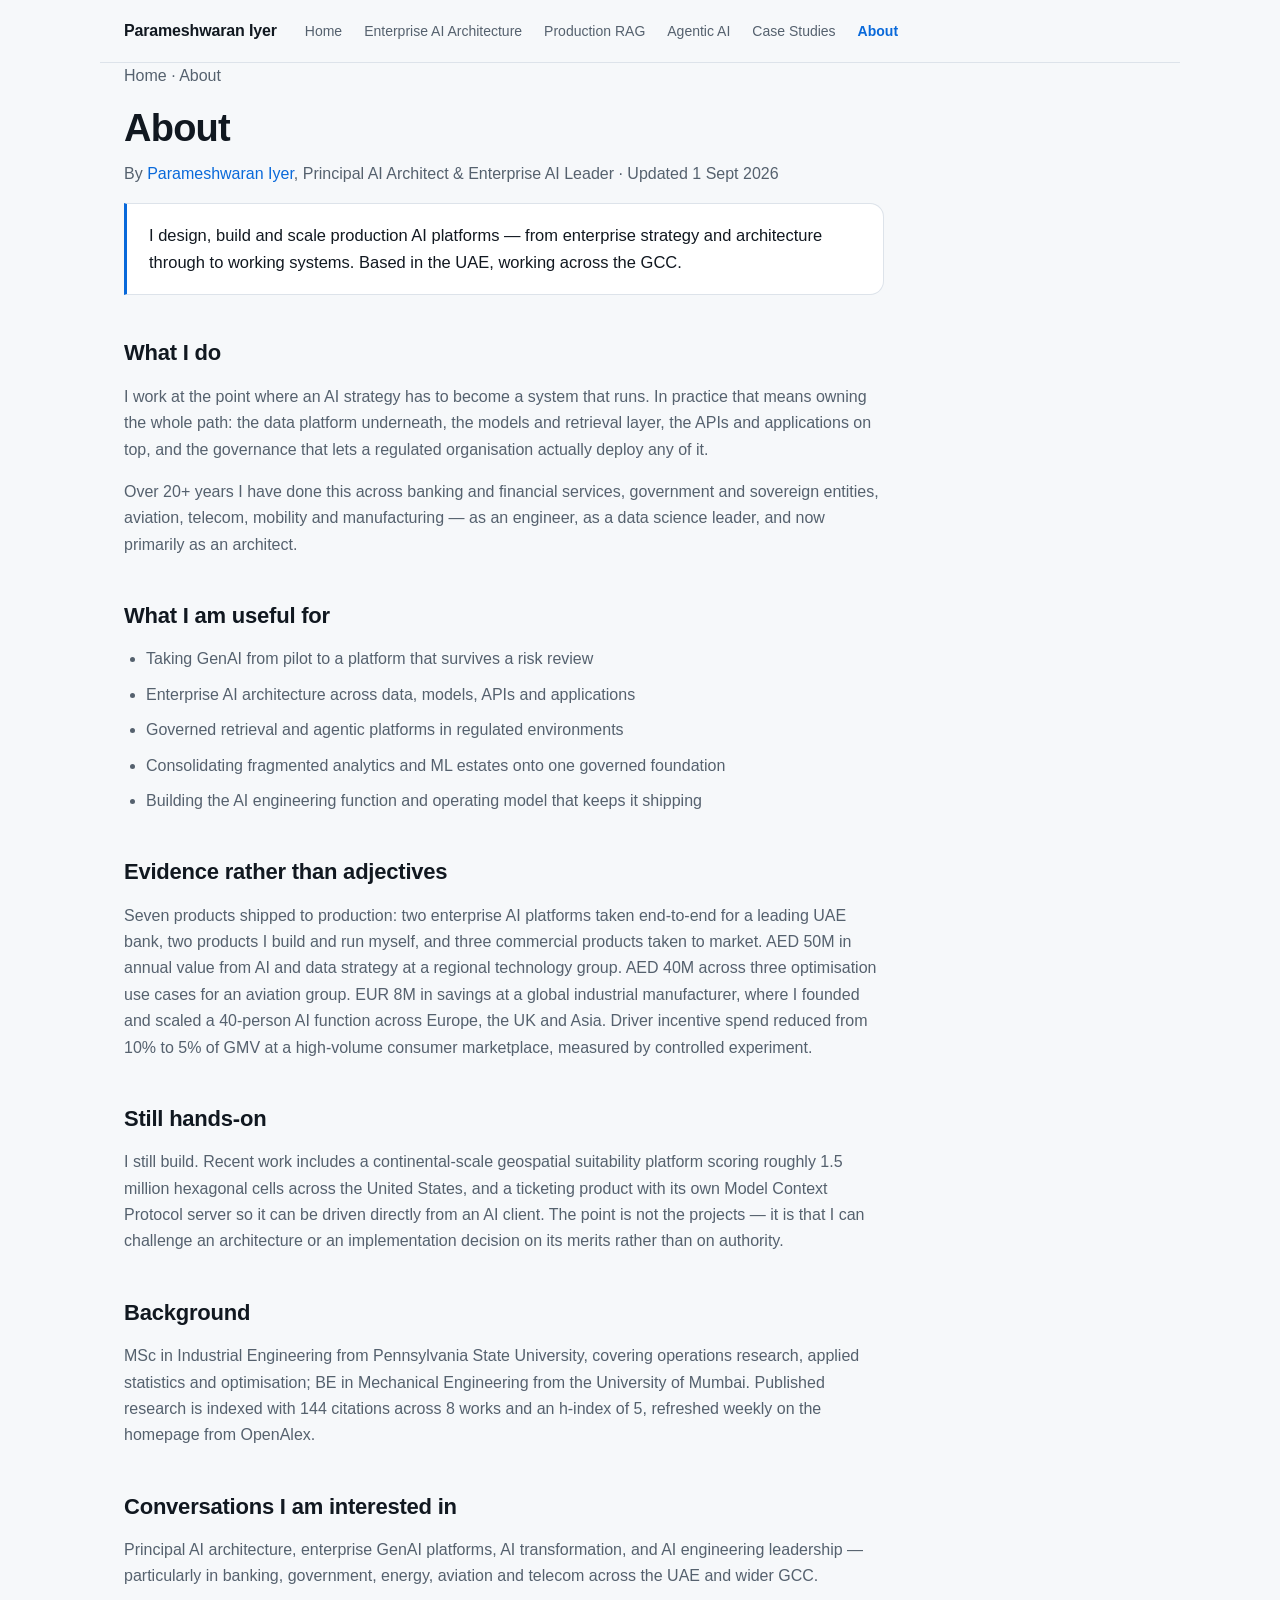
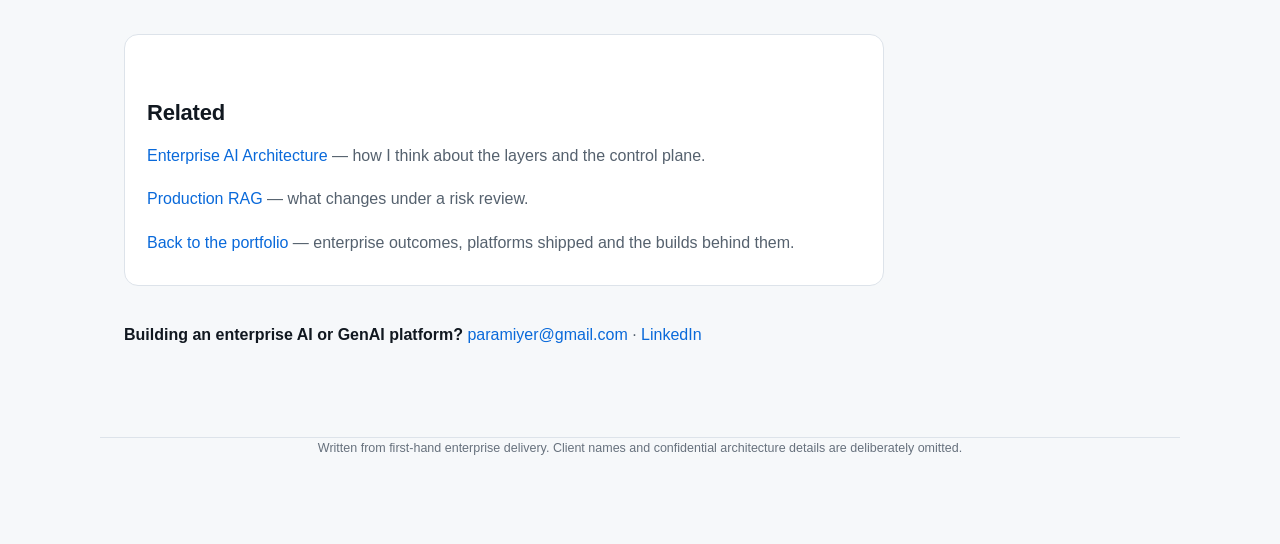
==== commit 40d6f5eb: "feat: move to the user site at the domain root The site was served from a project path, paramiyer.gi" ====
--- a/about/index.html
+++ b/about/index.html
@@ -5,7 +5,7 @@
 <title>About Parameshwaran Iyer | Principal AI Architect</title>
 <meta name="viewport" content="width=device-width, initial-scale=1">
 <meta name="description" content="Parameshwaran Iyer is a Principal AI Architect and Enterprise AI Leader based in the UAE, working across banking, government, aviation, telecom and industrial enterprises in the GCC.">
-<link rel="canonical" href="https://paramiyer.github.io/resume-site/about/">
+<link rel="canonical" href="https://paramiyer.github.io/about/">
 <meta name="theme-color" content="#0d1117" media="(prefers-color-scheme: dark)">
 <meta name="theme-color" content="#f6f8fa" media="(prefers-color-scheme: light)">
 <link rel="icon" href="../favicon.svg" type="image/svg+xml">
@@ -15,14 +15,14 @@
 <meta property="og:type" content="article">
 <meta property="og:site_name" content="Parameshwaran Iyer">
 <meta property="og:locale" content="en_GB">
-<meta property="og:url" content="https://paramiyer.github.io/resume-site/about/">
+<meta property="og:url" content="https://paramiyer.github.io/about/">
 <meta property="og:title" content="About Parameshwaran Iyer">
 <meta property="og:description" content="Parameshwaran Iyer is a Principal AI Architect and Enterprise AI Leader based in the UAE, working across banking, government, aviation, telecom and industrial enterprises in the GCC.">
-<meta property="og:image" content="https://paramiyer.github.io/resume-site/og-image.png">
+<meta property="og:image" content="https://paramiyer.github.io/og-image.png">
 <meta name="twitter:card" content="summary_large_image">
 <meta name="twitter:title" content="About Parameshwaran Iyer">
 <meta name="twitter:description" content="Parameshwaran Iyer is a Principal AI Architect and Enterprise AI Leader based in the UAE, working across banking, government, aviation, telecom and industrial enterprises in the GCC.">
-<meta name="twitter:image" content="https://paramiyer.github.io/resume-site/og-image.png">
+<meta name="twitter:image" content="https://paramiyer.github.io/og-image.png">
 
 <script type="application/ld+json">
 {
@@ -30,20 +30,20 @@
   "@graph": [
     {
       "@type": "AboutPage",
-      "@id": "https://paramiyer.github.io/resume-site/about/#article",
+      "@id": "https://paramiyer.github.io/about/#article",
       "headline": "About Parameshwaran Iyer",
       "description": "Parameshwaran Iyer is a Principal AI Architect and Enterprise AI Leader based in the UAE, working across banking, government, aviation, telecom and industrial enterprises in the GCC.",
-      "url": "https://paramiyer.github.io/resume-site/about/",
+      "url": "https://paramiyer.github.io/about/",
       "inLanguage": "en",
       "datePublished": "2026-08-29",
-      "dateModified": "31 Aug 2026",
+      "dateModified": "1 Sept 2026",
       "author": {
-        "@id": "https://paramiyer.github.io/resume-site/#person"
+        "@id": "https://paramiyer.github.io/#person"
       },
       "publisher": {
-        "@id": "https://paramiyer.github.io/resume-site/#person"
+        "@id": "https://paramiyer.github.io/#person"
       },
-      "mainEntityOfPage": "https://paramiyer.github.io/resume-site/about/",
+      "mainEntityOfPage": "https://paramiyer.github.io/about/",
       "about": [
         "Enterprise AI Architecture",
         "AI Platforms",
@@ -52,19 +52,19 @@
     },
     {
       "@type": "BreadcrumbList",
-      "@id": "https://paramiyer.github.io/resume-site/about/#breadcrumbs",
+      "@id": "https://paramiyer.github.io/about/#breadcrumbs",
       "itemListElement": [
         {
           "@type": "ListItem",
           "position": 1,
           "name": "Home",
-          "item": "https://paramiyer.github.io/resume-site/"
+          "item": "https://paramiyer.github.io/"
         },
         {
           "@type": "ListItem",
           "position": 2,
           "name": "About",
-          "item": "https://paramiyer.github.io/resume-site/about/"
+          "item": "https://paramiyer.github.io/about/"
         }
       ]
     }
@@ -90,7 +90,7 @@
 <article class="article">
   <p class="crumbs"><a href="../">Home</a> · About</p>
   <h1>About</h1>
-  <p class="byline">By <a href="../about/">Parameshwaran Iyer</a>, Principal AI Architect &amp; Enterprise AI Leader · Updated 31 Aug 2026</p>
+  <p class="byline">By <a href="../about/">Parameshwaran Iyer</a>, Principal AI Architect &amp; Enterprise AI Leader · Updated 1 Sept 2026</p>
 
   <div class="answer">
     <p>I design, build and scale production AI platforms — from enterprise strategy and
